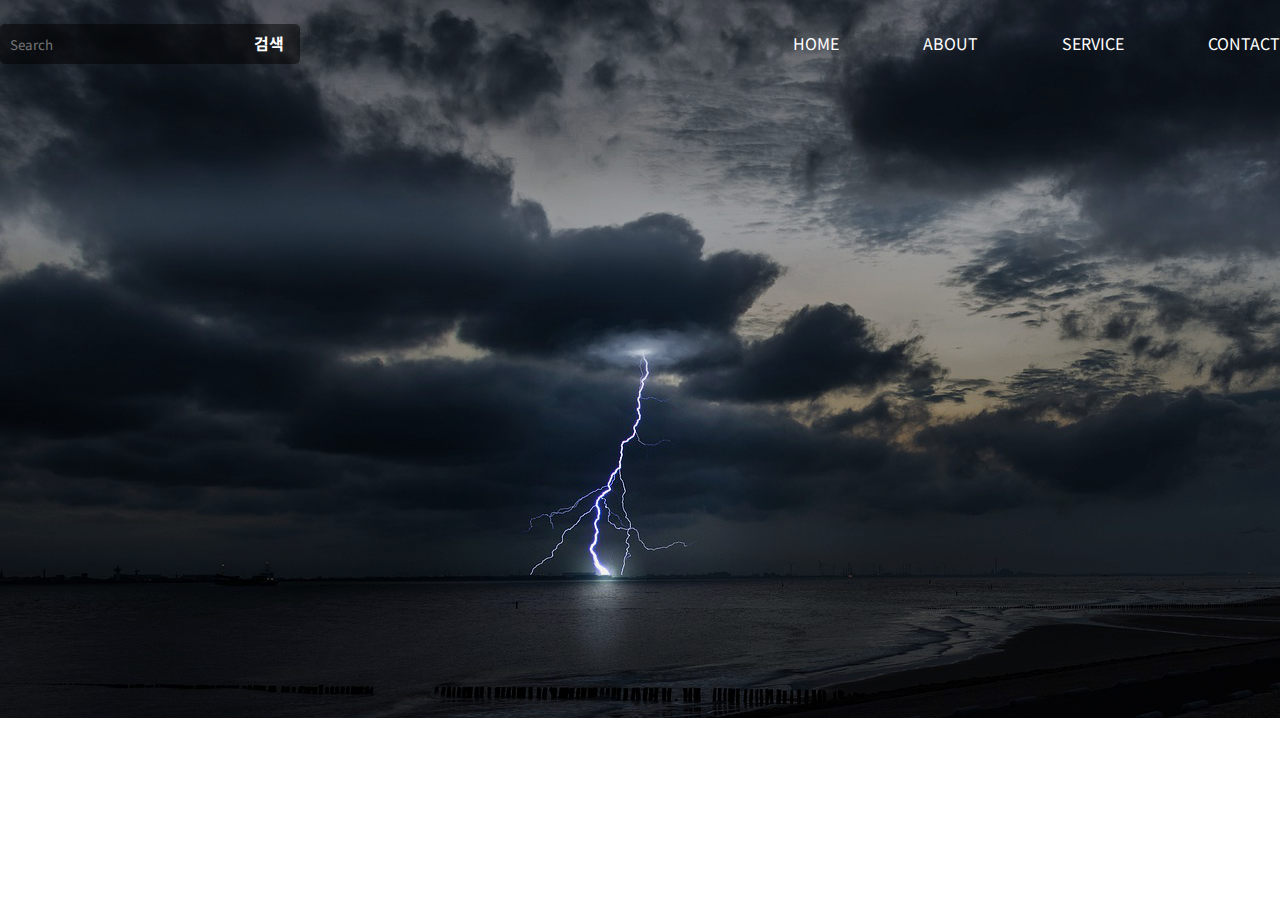
==== TamoHTML/home.html @ b6a9b1e8 "TamoHTML" ====
<!DOCTYPE html>
<html lang="en">
<head>
    <meta charset="UTF-8">
    <meta name="viewport" content="width=device-width, initial-scale=1.0">
    <title>Document</title>
    <link rel="stylesheet" href="style.css">
    <link href="https://fonts.googleapis.com/css2?family=Do+Hyeon&family=Noto+Sans+KR&display=swap" rel="stylesheet">
</head>
<body>
    <div class="wrap">
        <div class="intro_bg">
            <div class="header">
                <div class="searchArea">
                    <form>
                        <input type="search" placeholder="Search">
                        <span>검색</span>
                    </form>
                </div>
                <ul class="nav">
                    <li><a href="#">HOME</a></li>                   
                    <li><a href="#">ABOUT</a></li>
                    <li><a href="#">SERVICE</a></li>
                    <li><a href="#">CONTACT</a></li>
                </ul>
            </div>
        </div>
    </div>
</body>
</html>
---- TamoHTML/style.css ----
*{
    font-family: 'Noto Sans KR', sans-serif;
    list-style: none;
    text-decoration: none;
    border-collapse: collapse;
    margin: 0px;
    padding: 0px;
    color: #000;
}

.intro_bg{
    background-image: url("image/flash-4244923_1920.png");
    width: 100%;
    height: 718px;
}

.header{
    display: flex;
    width:1280px;
    margin: auto;
    height: 86px;
}

.searchArea{
    width: 300px;
    height: 40px;
    background: rgba(0, 0, 0, 0.5);
    border-radius: 5px;
    margin-top: 24px;
}

.searchArea > form > input{
    border: none;
    width: 250px;
    height: 40px;
    background: rgba(0, 0, 0, 0);
    color:#fff;
    padding-left: 10px;
}

.searchArea > form > span{
    width: 50px;
    color: #fff;
    font-weight: bold;
    cursor: pointer;
}

.nav{
    display: flex;
    justify-content: flex-end;
    line-height: 86px;
    width: calc(1280px - 300px);
}


.nav > li {
    margin-left:84px ;
}

.nav > li >a {
    color: #fff;
}
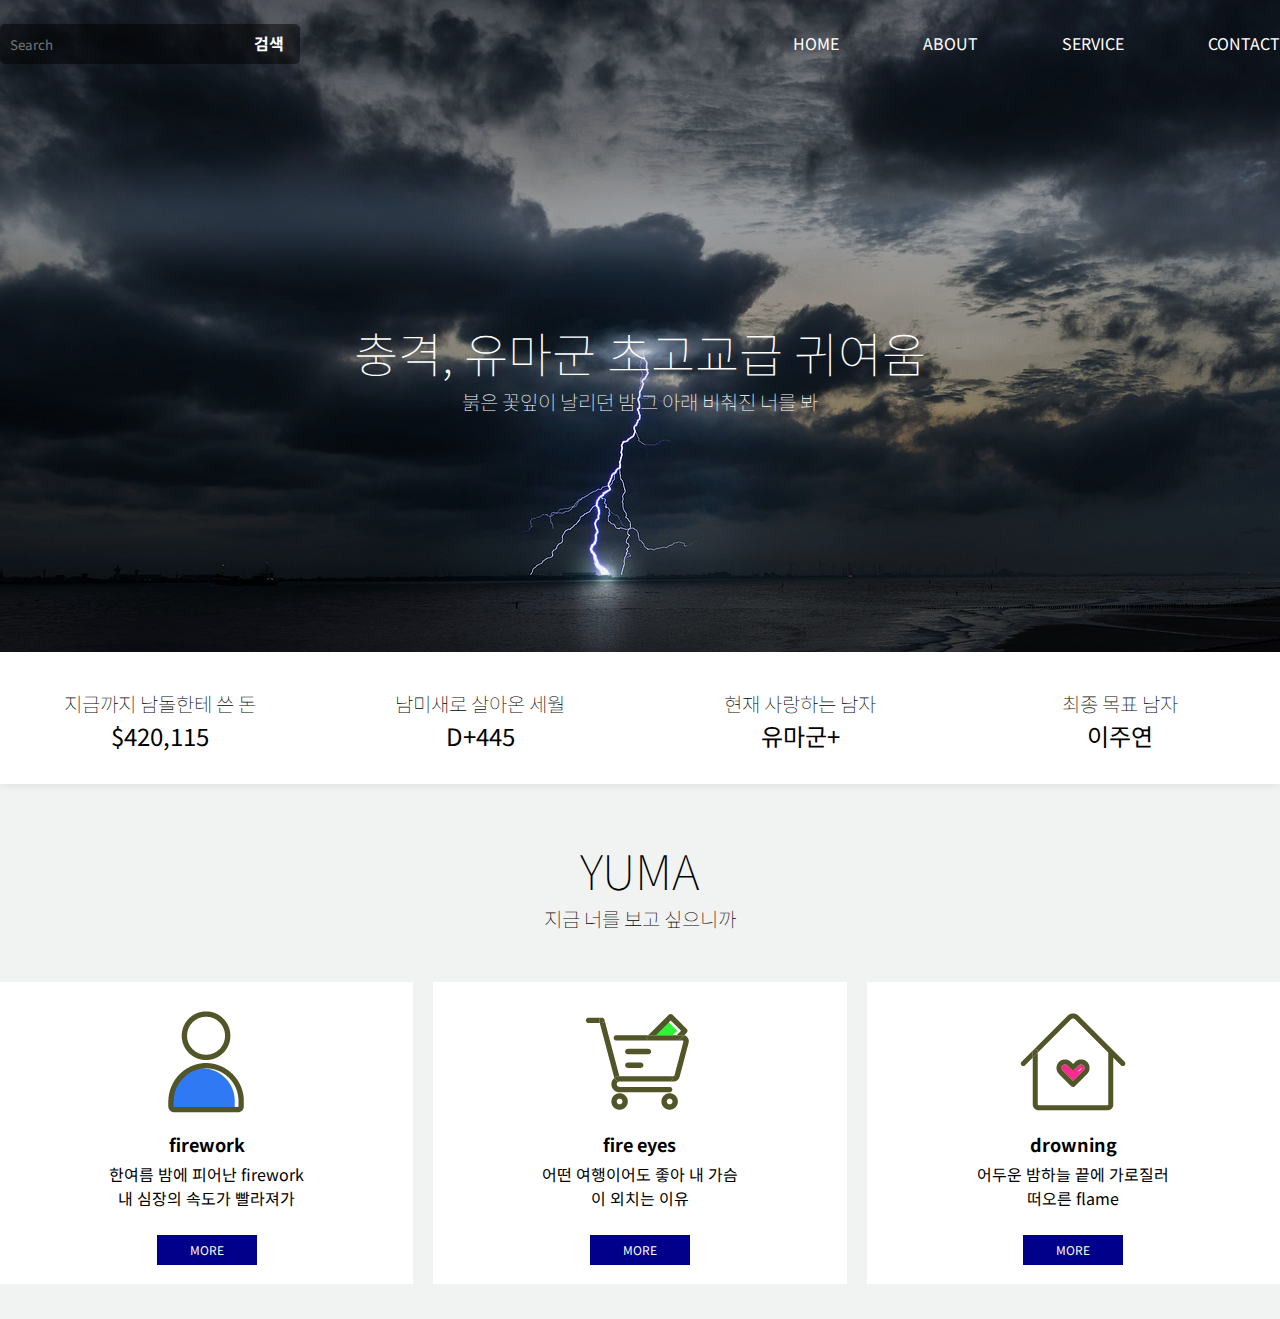
==== commit e2a4c1be: "TamoHTML" ====
--- a/TamoHTML/home.html
+++ b/TamoHTML/home.html
@@ -24,7 +24,86 @@
                     <li><a href="#">CONTACT</a></li>
                 </ul>
             </div>
+            <div class="intro_text">
+                <h1>충격, 유마군 초고교급 귀여움</h1>
+                <h4 class="contents1">붉은 꽃잎이 날리던 밤 그 아래 비춰진 너를 봐</h4>
+            </div>
         </div>
     </div>
+    <!-- intro end -->
+    <ul class="amount">
+        <li>
+            <div>
+                <div class="contents1">지금까지 남돌한테 쓴 돈</div>
+                <div class="result">$420,115</div>
+            </div>
+        </li>
+        <li>
+            <div>
+                <div class="contents1">남미새로 살아온 세월</div>
+                <div class="result">D+445</div>
+            </div>
+        </li>
+        <li>
+            <div>
+                <div class="contents1">현재 사랑하는 남자</div>
+                <div class="result">유마군+</div>
+            </div>
+        </li>
+        <li>
+            <div>
+                <div class="contents1">최종 목표 남자</div>
+                <div class="result">이주연</div>
+            </div>
+        </li>
+    </ul>
+
+    <!-- amount end -->
+
+    <div class="main_text0">
+        <h1>YUMA</h1>
+        <div class="contents1">지금 너를 보고 싶으니까</div>
+        <ul class="icons">
+            <li>
+                <div class="icon_img">
+                    <img src="image/그룹 88.png">
+                </div>
+                <div class="contents1_bold">firework</div>
+                <div class="contents2">
+                    한여름 밤에 피어난 firework
+                    내 심장의 속도가 빨라져가
+                </div>
+                <div class="more">
+                    MORE
+                </div>
+            </li>
+            <li>
+                <div class="icon_img">
+                    <img src="image/그룹 89.png">
+                </div>
+                <div class="contents1_bold">fire eyes</div>
+                <div class="contents2">                    
+                    어떤 여행이어도 좋아
+                    내 가슴이 외치는 이유
+                </div>
+                <div class="more">
+                    MORE
+                </div>
+            </li>
+            <li>
+                <div class="icon_img">
+                    <img src="image/그룹 91.png">
+                </div>
+                <div class="contents1_bold">drowning</div>
+                <div class="contents2">
+                    어두운 밤하늘 끝에
+                    가로질러 떠오른 flame               
+                </div>
+                <div class="more">
+                    MORE
+                </div>
+            </li>
+        </ul>
+    </div>
 </body>
-</html>+</html>     --- a/TamoHTML/style.css
+++ b/TamoHTML/style.css
@@ -6,6 +6,32 @@
     margin: 0px;
     padding: 0px;
     color: #000;
+}
+
+h1{
+    font-size: 48px;
+    font-weight: 100;
+}
+
+.contents1{
+    font-size: 20PX;
+    font-weight: lighter;
+}
+
+.contents3{
+    font-size: 14px;
+    font-weight: 100;
+}
+
+.contents1_bold{
+    font-size: 18px;
+    font-weight: bold;
+}
+
+/*  ---  */
+
+.result{
+    font-size: 24PX;
 }
 
 .intro_bg{
@@ -59,4 +85,101 @@
 
 .nav > li >a {
     color: #fff;
+}
+
+.amount{
+    position: relative;
+    top: -66px;
+    display: flex;
+    width: 1280px;
+    background-color: #fff;
+    box-shadow: 0px 0px 10px rgba(0, 0, 0, 0.1);
+    margin: auto;
+}
+
+.amount>li{
+    flex: 1;
+    height: 132px;
+}
+
+.amount> li > div{
+    text-align: center; 
+    margin-top: 37px;
+    height: 57px;
+}
+
+.amount > li > div:not(:last-child){
+    border-right: 1px solid #E1E1E1;   
+
+}
+
+.intro_text{
+    width: 100%;
+    margin: 231px auto 231px auto;
+    text-align: center;
+}
+
+
+
+.intro_text > h1,
+.intro_text > h4{
+    color: #fff;
+}
+
+/* main_text0 */
+
+.main_text0{
+    width: 100%;
+    height: 601px;
+    margin-top: -132px;
+    background: #f1f3f3;
+}
+
+.main_text0 > h1{
+    padding-top: 116px;
+    text-align: center;
+}
+
+.main_text0 > .contents1{
+    text-align: center;
+}
+
+.icons{
+    display: flex;
+    width: 1280px;
+    height: 302px;
+    margin: auto;
+}
+
+.icons > li{
+    flex: 1;
+    height: 302px;  
+    margin-top: 49px;
+    background: #fff;
+    text-align: center;
+}
+
+.icons > li > .icon_img{
+    margin-top: 16px;
+}
+
+.icons > li:not(:last-child){
+    margin-right: 20px;
+}
+
+.icons .contents2{
+    width: 210px;
+    margin: auto;
+    letter-spacing: -1;
+    padding-top: 5px;
+}
+
+.more{
+    width: 100px;
+    height: 30px;
+    background: darkblue;
+    color: #fff;
+    font-size: 12px;
+    line-height: 30px;
+    margin: 25px auto;
 }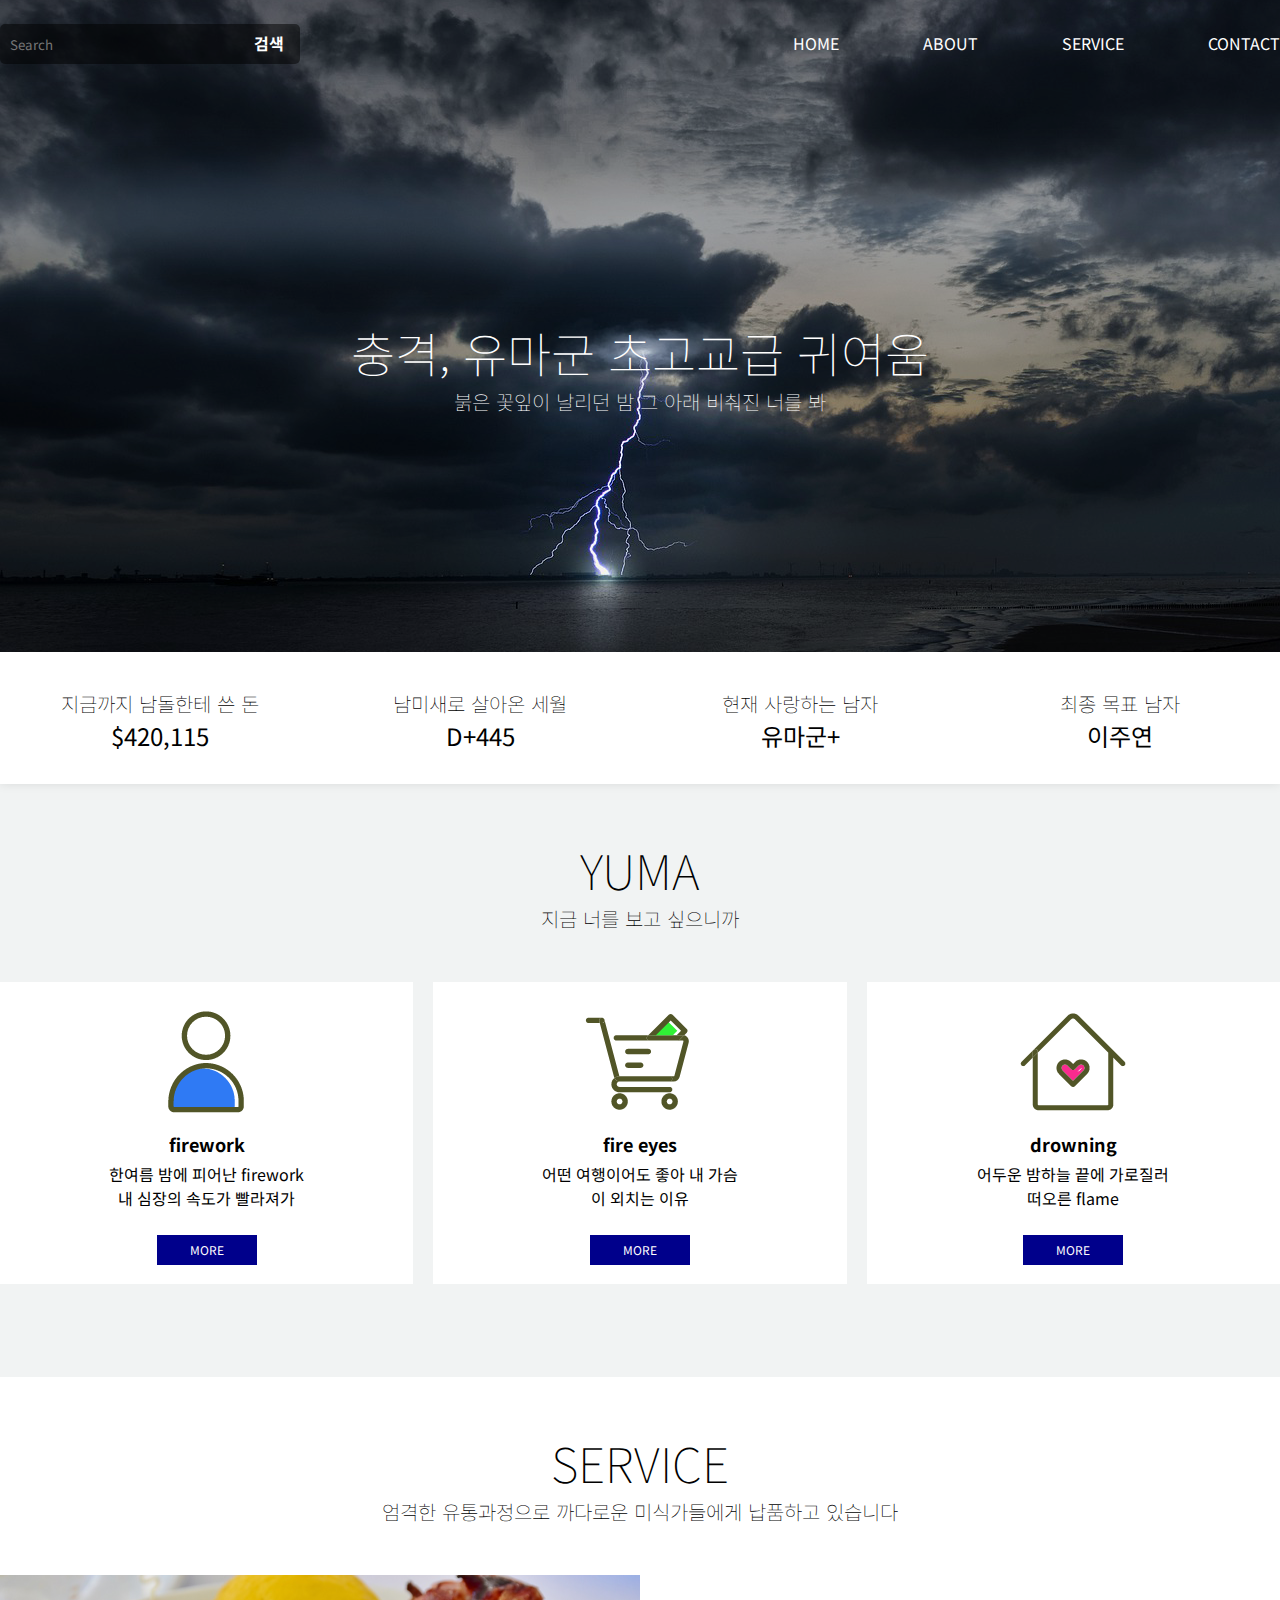
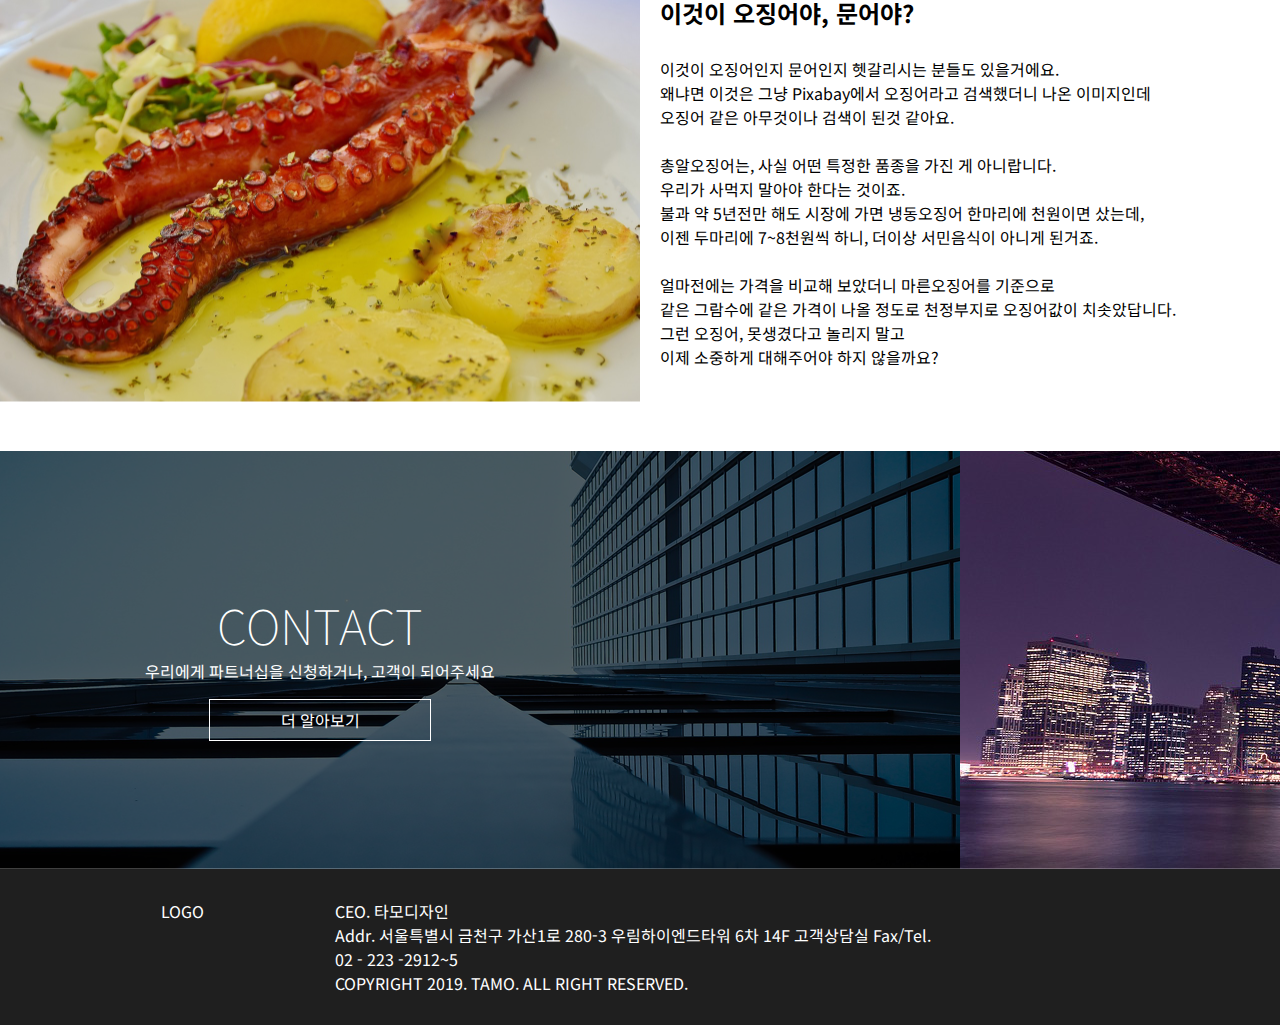
==== commit 64e9e893: "Tamo" ====
--- a/TamoHTML/home.html
+++ b/TamoHTML/home.html
@@ -1,16 +1,16 @@
 <!DOCTYPE html>
-<html lang="en">
+<html lang="ko">
 <head>
     <meta charset="UTF-8">
     <meta name="viewport" content="width=device-width, initial-scale=1.0">
-    <title>Document</title>
+    <title>Tamo</title>
     <link rel="stylesheet" href="style.css">
     <link href="https://fonts.googleapis.com/css2?family=Do+Hyeon&family=Noto+Sans+KR&display=swap" rel="stylesheet">
 </head>
 <body>
     <div class="wrap">
         <div class="intro_bg">
-            <div class="header">
+            <div class="header" id="link_header">
                 <div class="searchArea">
                     <form>
                         <input type="search" placeholder="Search">
@@ -18,10 +18,10 @@
                     </form>
                 </div>
                 <ul class="nav">
-                    <li><a href="#">HOME</a></li>                   
-                    <li><a href="#">ABOUT</a></li>
-                    <li><a href="#">SERVICE</a></li>
-                    <li><a href="#">CONTACT</a></li>
+                    <li><a href="#link_header">HOME</a></li>                   
+                    <li><a href="#link_main_text0">ABOUT</a></li>
+                    <li><a href="#link_main_text1">SERVICE</a></li>
+                    <li><a href="#link_main_text2">CONTACT</a></li>
                 </ul>
             </div>
             <div class="intro_text">
@@ -60,7 +60,7 @@
 
     <!-- amount end -->
 
-    <div class="main_text0">
+    <div class="main_text0" id="link_main_text0">
         <h1>YUMA</h1>
         <div class="contents1">지금 너를 보고 싶으니까</div>
         <ul class="icons">
@@ -105,5 +105,57 @@
             </li>
         </ul>
     </div>
+
+    <div class="main_text1" id="link_main_text1">
+        <h1>SERVICE</h1>
+        <div class="contents1">엄격한 유통과정으로 까다로운 미식가들에게 납품하고 있습니다</div>
+        <div class="service">
+            <div class="fooh_photo">
+                <img src="image/fish-2736523_1280.png" alt="">
+            </div>
+            <div class="contents2">
+                <h2>이것이 오징어야, 문어야?</h2>
+
+                이것이 오징어인지 문어인지 헷갈리시는 분들도 있을거에요. <br>
+                왜냐면 이것은 그냥 Pixabay에서 오징어라고 검색했더니 나온 이미지인데 <br>
+                오징어 같은 아무것이나 검색이 된것 같아요. <br><br>
+                
+                총알오징어는, 사실 어떤 특정한 품종을 가진 게 아니랍니다. <br>
+                우리가 사먹지 말아야 한다는 것이죠. <br>
+                불과 약 5년전만 해도 시장에 가면 냉동오징어 한마리에 천원이면 샀는데, <br>
+                이젠 두마리에 7~8천원씩 하니, 더이상 서민음식이 아니게 된거죠. <br><br>
+                
+                얼마전에는 가격을 비교해 보았더니 마른오징어를 기준으로 <br>
+                같은 그람수에 같은 가격이 나올 정도로 천정부지로 오징어값이 치솟았답니다. <br>
+                그런 오징어, 못생겼다고 놀리지 말고 <br>
+                이제 소중하게 대해주어야 하지 않을까요?<br>
+
+            </div>
+        </div>
+
+        <div class="main_text2" id="link_main_text2">
+            <ul>
+                <li>
+                    <div><h1>CONTACT</h1></div>
+                    <div>우리에게 파트너십을 신청하거나, 고객이 되어주세요</div>
+                    <div class="more2">
+                        더 알아보기
+                    </div>
+                </li>
+                <li></li>
+            </ul>
+        </div>
+        <footer>
+            <div>
+                LOGO
+            </div>
+            <div>
+                CEO. 타모디자인 <br>
+                Addr. 서울특별시 금천구 가산1로 280-3 우림하이엔드타워 6차 14F 고객상담실 Fax/Tel. <br>
+                02 - 223 -2912~5 <br>
+                COPYRIGHT 2019. TAMO. ALL RIGHT RESERVED.
+            </div>
+        </footer>
+    </div>
 </body>
 </html>     --- a/TamoHTML/style.css
+++ b/TamoHTML/style.css
@@ -182,4 +182,89 @@
     font-size: 12px;
     line-height: 30px;
     margin: 25px auto;
+}
+
+/* main_text1 */
+
+.main_text0{
+    width: 100%;
+    height: 659px;
+}
+
+.main_text1 > h1{
+   padding-top: 50px;
+   text-align: center; 
+}
+
+.main_text1 > .contents1{
+    text-align: center;
+}
+
+.service{
+    width: 1280px;
+    display: flex;
+    margin: 49px auto;
+    height: 427px;
+    /* background: skyblue; */
+}
+
+.service > .contents2{
+    padding: 20px;
+}
+
+.service > .contents2 >h2{
+    margin-bottom: 27px;
+}
+
+/* main_text2 */
+
+.main_text2{
+    width: 100%;
+    height: 418px;
+    background-image: url("image/마스크\ 그룹\ 1.png");
+}
+
+.main_text2 > ul {
+    display: flex;
+    padding-top: 138px;
+}
+
+.main_text2 > ul > li{
+    flex: 1;
+    text-align: center;
+}
+
+.main_text2 > ul > li > div,
+.main_text2 > ul > li > div > h1{
+  color: #fff;
+}
+
+
+.more2 {
+    width: 220px;
+    height: 40px;
+    border: 1px solid #fff;
+    color: #fff;
+    line-height: 40px;
+    cursor: pointer;
+    margin: 16px auto;
+}
+
+
+
+footer{
+    display: flex;
+    background: #1f1f1f ;
+    padding: 30px;
+}
+
+footer > div:first-child{
+    flex: 3;
+    text-align: center;
+    color: #fff;
+}
+
+footer > div:last-child{
+    flex: 9;
+    color: #fff;
 }